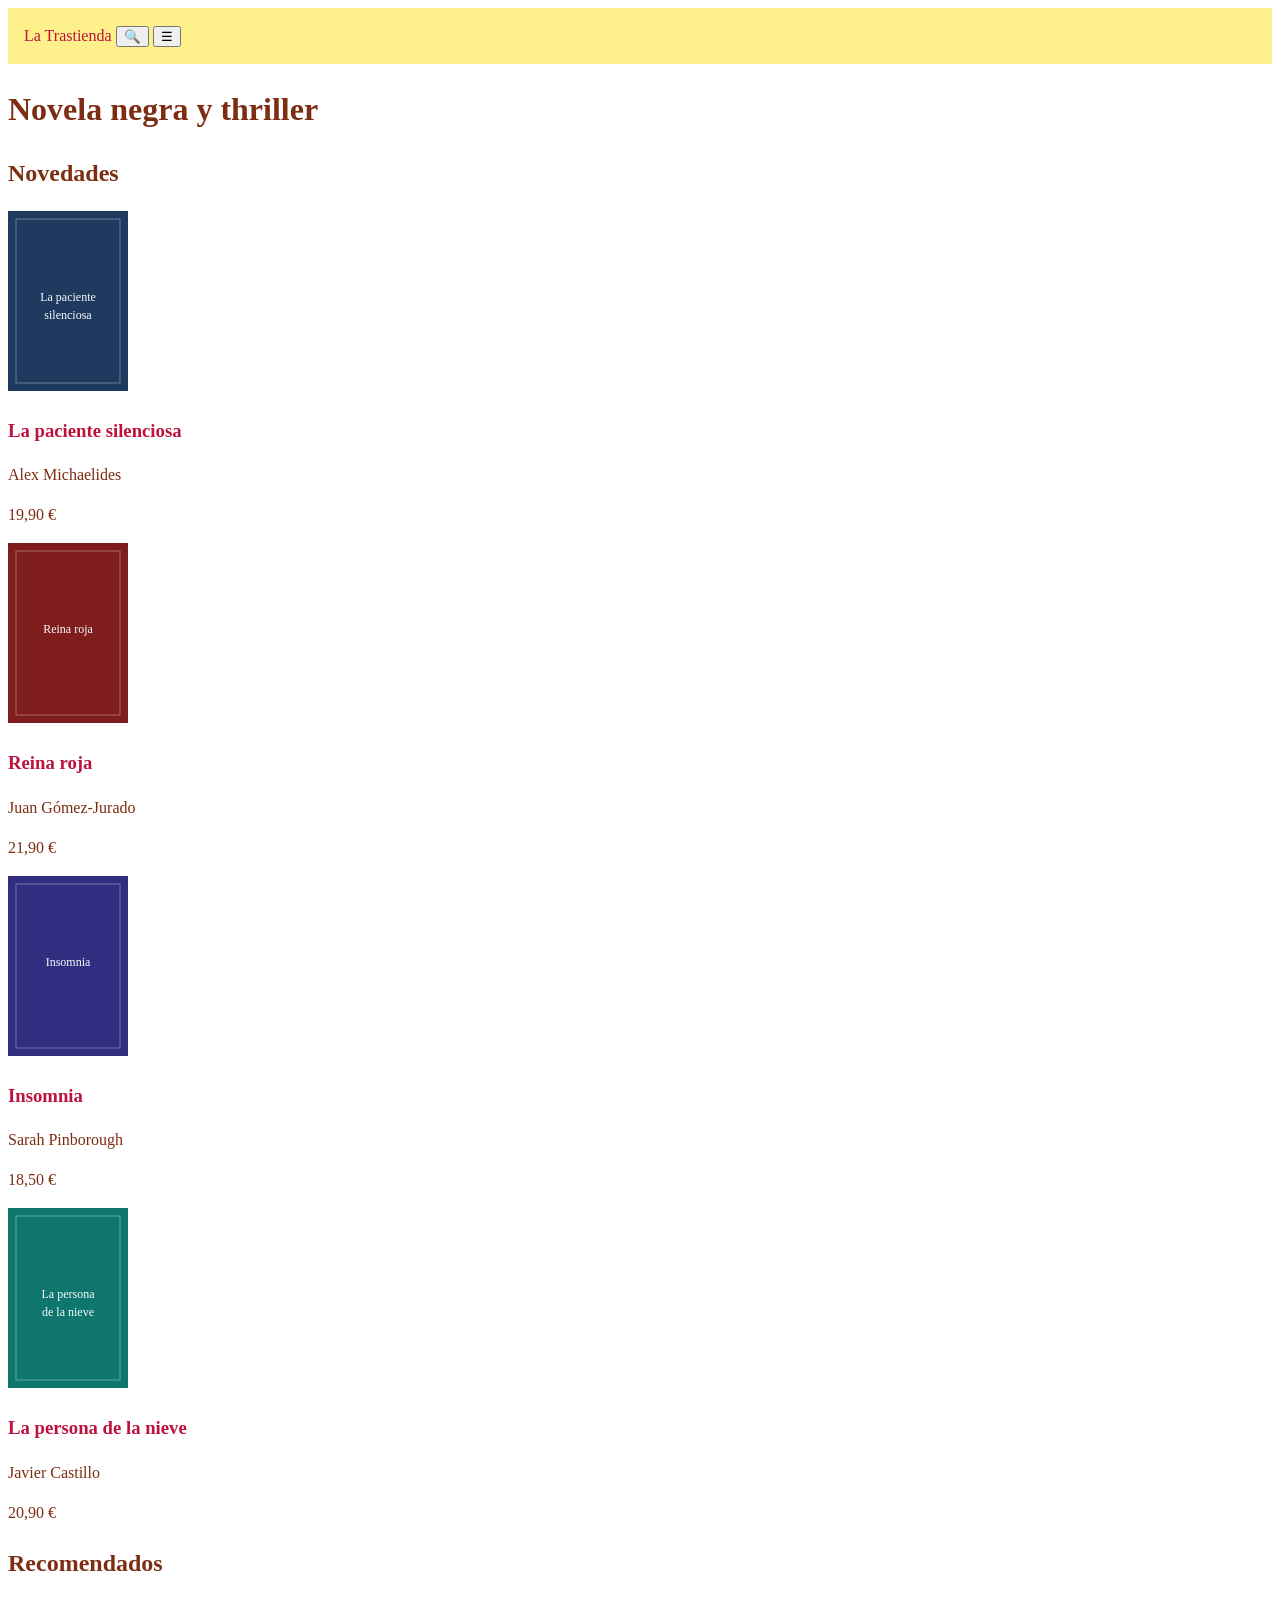
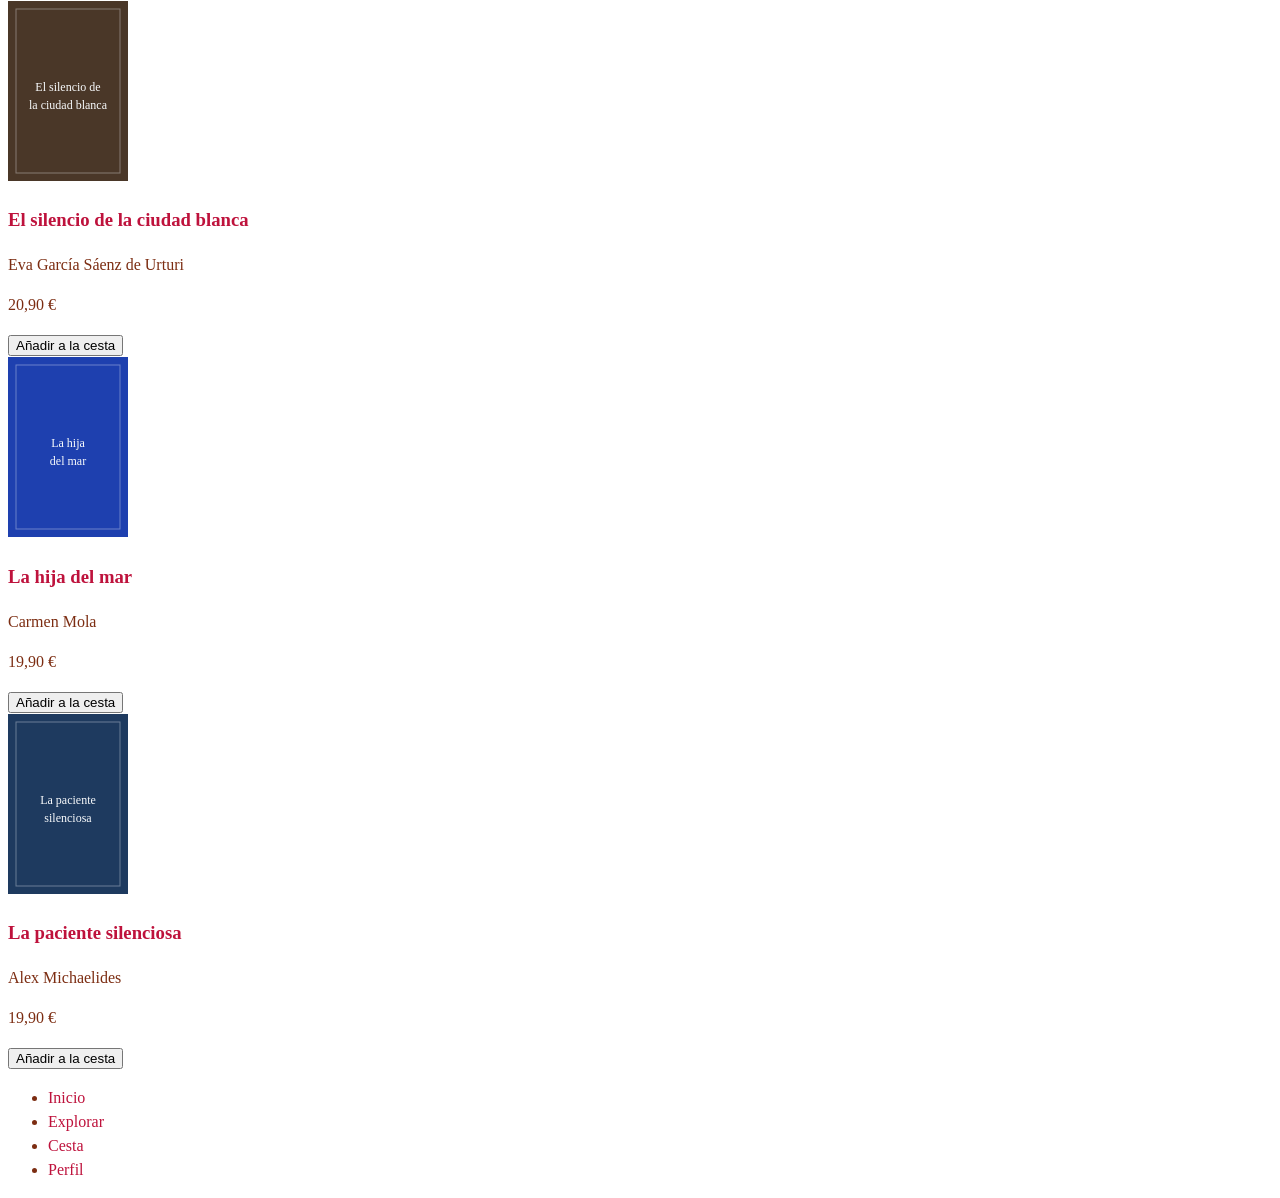
==== index.html @ 752e3ae5 "S1: Entorno, estructura semántica de Home y Carrito, y primeros estilos" ====
<!DOCTYPE html>
<html lang="es">
<head>
  <meta charset="UTF-8">
  <meta name="viewport" content="width=device-width, initial-scale=1.0">
  <title>Inicio · La Trastienda</title>
  <link rel="stylesheet" href="css/estilos.css">
</head>
<body>
  <header>
    <a href="index.html">La Trastienda</a>
    <button type="button" aria-label="Buscar">🔍</button>
    <button type="button" aria-label="Abrir menú">☰</button>
  </header>

  <main>
    <h1>Novela negra y thriller</h1>

    <section>
      <h2>Novedades</h2>

      <article>
        <img src="img/paciente-silenciosa.svg" alt="Portada de La paciente silenciosa" width="120" height="180">
        <h3><a href="detalle.html">La paciente silenciosa</a></h3>
        <p>Alex Michaelides</p>
        <p>19,90 €</p>
      </article>

      <article>
        <img src="img/reina-roja.svg" alt="Portada de Reina roja" width="120" height="180">
        <h3><a href="detalle.html">Reina roja</a></h3>
        <p>Juan Gómez-Jurado</p>
        <p>21,90 €</p>
      </article>

      <article>
        <img src="img/insomnia.svg" alt="Portada de Insomnia" width="120" height="180">
        <h3><a href="detalle.html">Insomnia</a></h3>
        <p>Sarah Pinborough</p>
        <p>18,50 €</p>
      </article>

      <article>
        <img src="img/persona-nieve.svg" alt="Portada de La persona de la nieve" width="120" height="180">
        <h3><a href="detalle.html">La persona de la nieve</a></h3>
        <p>Javier Castillo</p>
        <p>20,90 €</p>
      </article>
    </section>

    <section>
      <h2>Recomendados</h2>

      <article>
        <img src="img/silencio-ciudad-blanca.svg" alt="Portada de El silencio de la ciudad blanca" width="120" height="180">
        <h3><a href="detalle.html">El silencio de la ciudad blanca</a></h3>
        <p>Eva García Sáenz de Urturi</p>
        <p>20,90 €</p>
        <button type="button">Añadir a la cesta</button>
      </article>

      <article>
        <img src="img/hija-del-mar.svg" alt="Portada de La hija del mar" width="120" height="180">
        <h3><a href="detalle.html">La hija del mar</a></h3>
        <p>Carmen Mola</p>
        <p>19,90 €</p>
        <button type="button">Añadir a la cesta</button>
      </article>

      <article>
        <img src="img/paciente-silenciosa.svg" alt="Portada de La paciente silenciosa" width="120" height="180">
        <h3><a href="detalle.html">La paciente silenciosa</a></h3>
        <p>Alex Michaelides</p>
        <p>19,90 €</p>
        <button type="button">Añadir a la cesta</button>
      </article>
    </section>
  </main>

  <nav aria-label="Secciones de la app">
    <ul>
      <li><a href="index.html" aria-current="page">Inicio</a></li>
      <li><a href="explorar.html">Explorar</a></li>
      <li><a href="carrito.html">Cesta</a></li>
      <li><a href="perfil.html">Perfil</a></li>
    </ul>
  </nav>
</body>
</html>
---- css/estilos.css ----
body {
  font-family: Georgia, "Times New Roman", serif;
  color: #7c2d12; /* Marrón cálido / editorial */
  line-height: 1.5;
}

header {
  background-color: #fef08a; /* Amarillo suave: se nota al instante en el proyector */
  padding: 1rem;
}

a {
  color: #be123c; /* Granate / carmesí para enlaces */
  text-decoration: none;
}
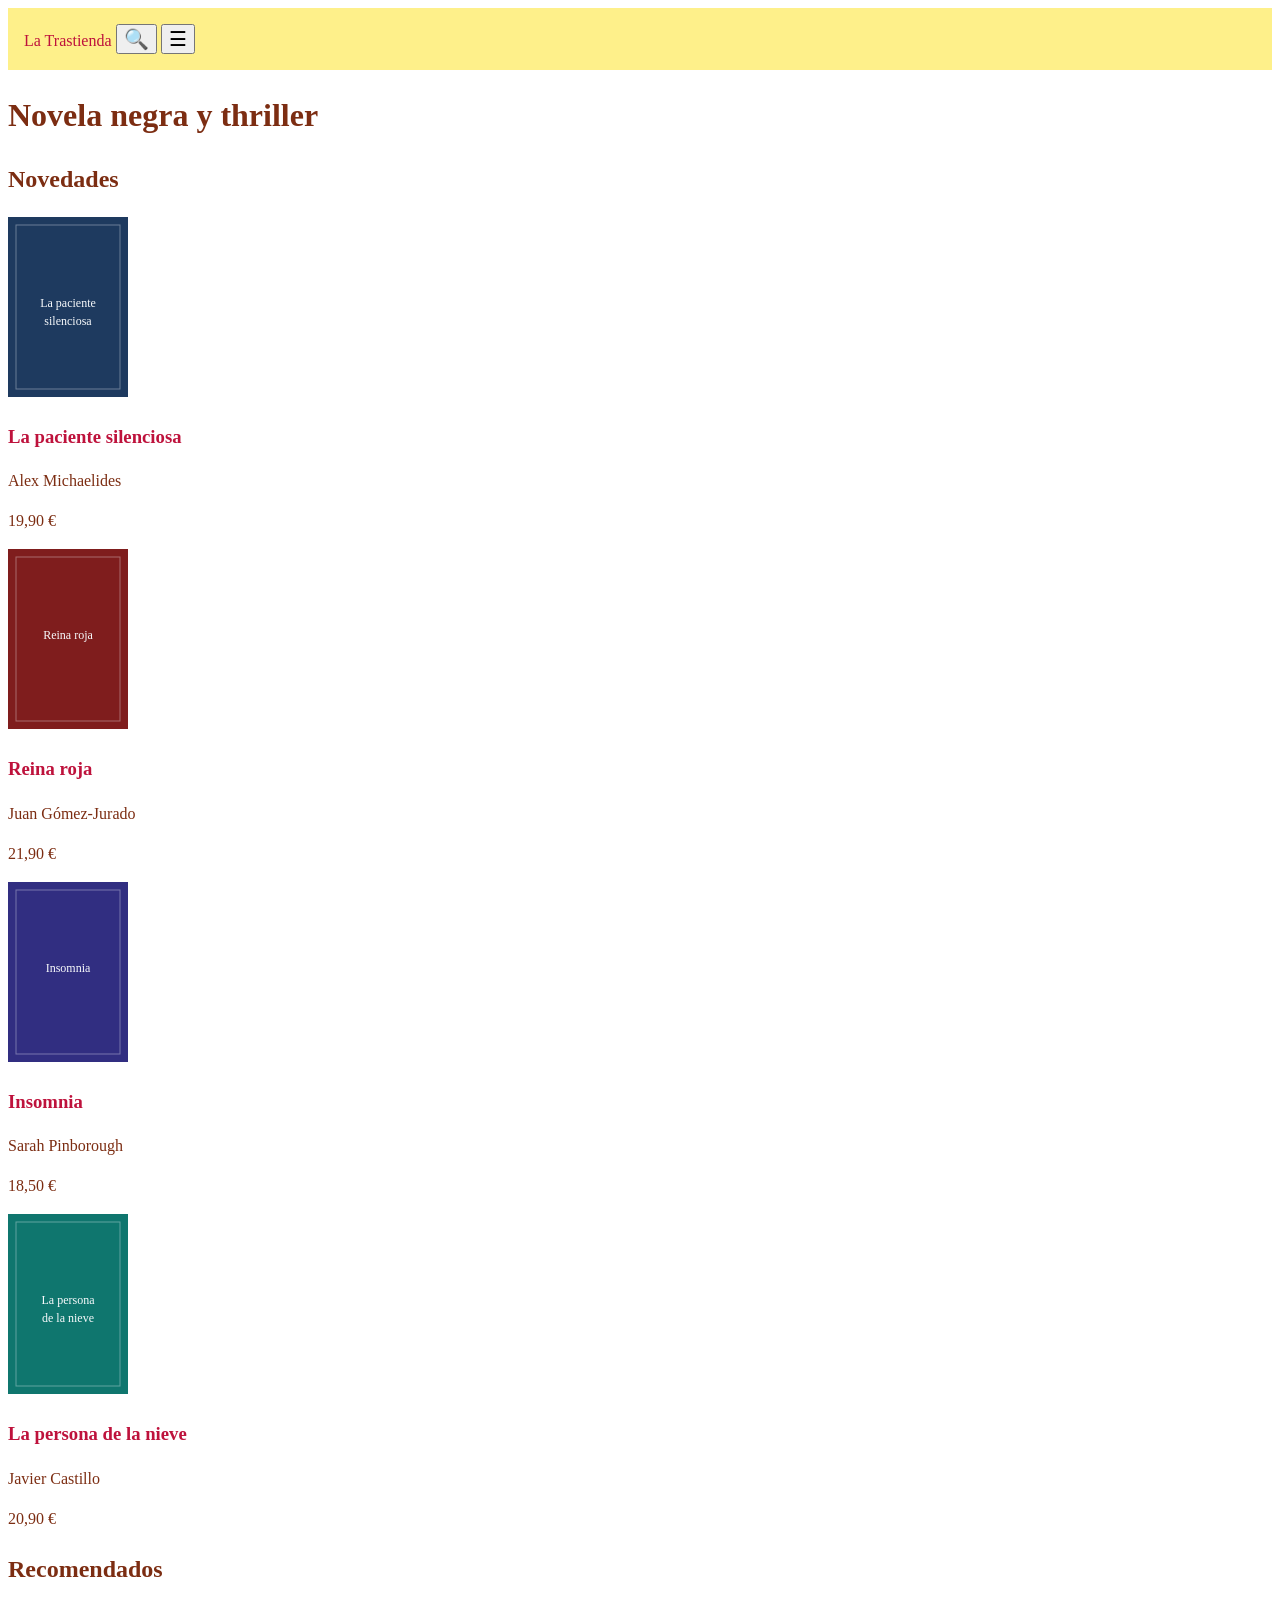
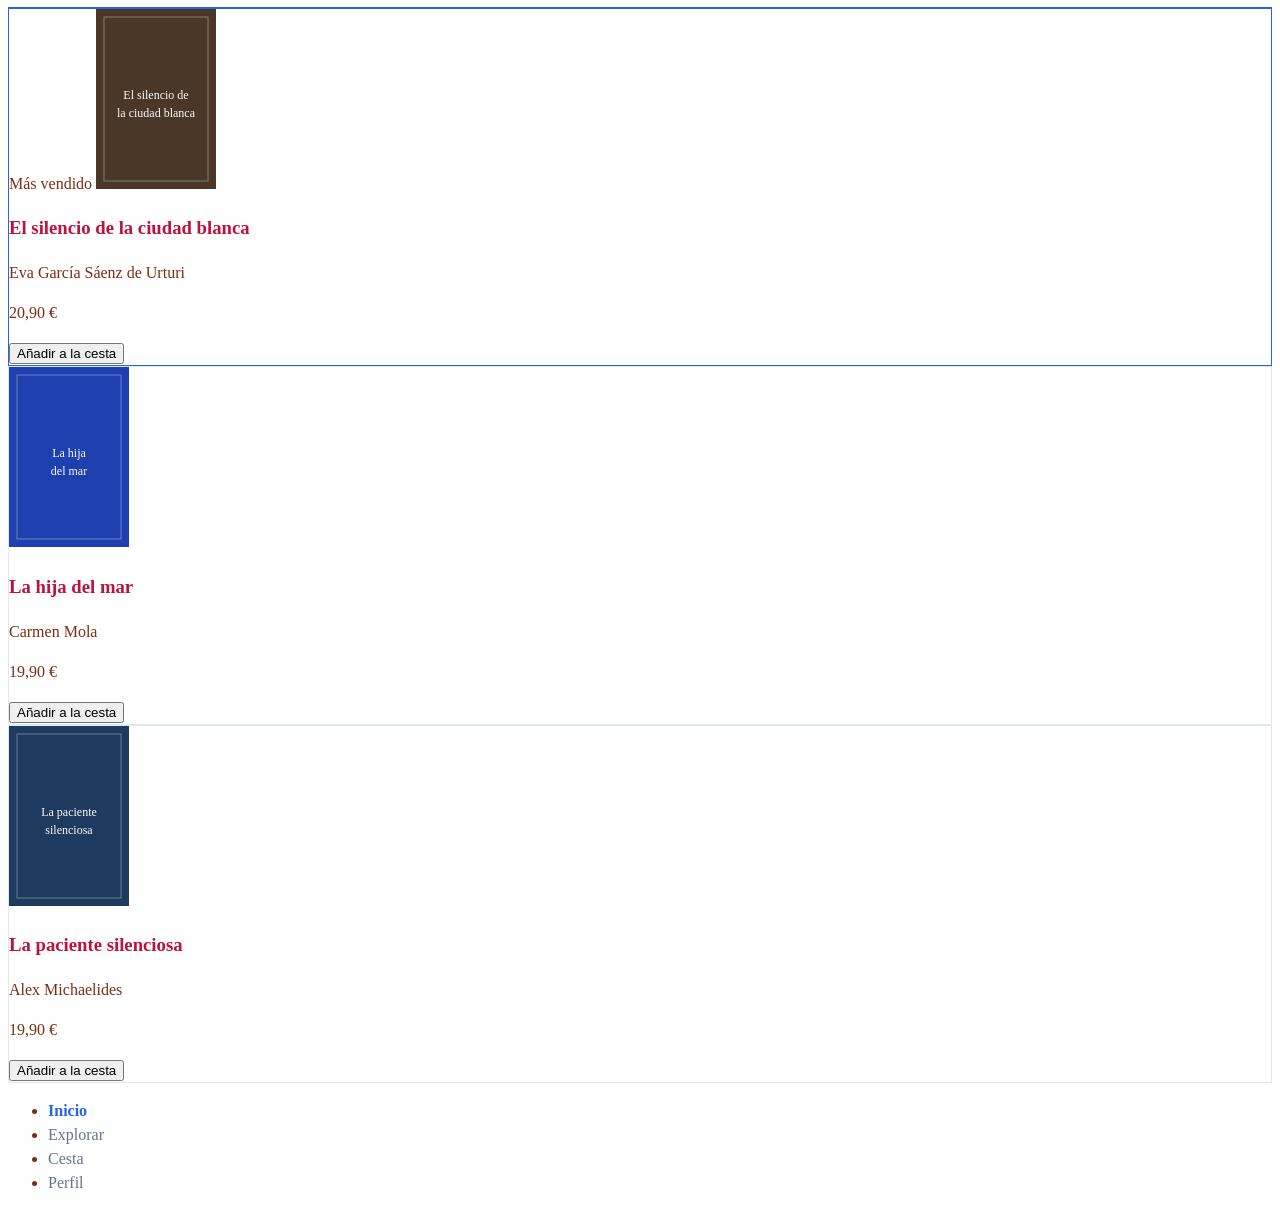
==== commit dcc5e9dc: "S2: Ejercicio propuesto 9 - Selectores" ====
--- a/index.html
+++ b/index.html
@@ -51,7 +51,8 @@
     <section>
       <h2>Recomendados</h2>
 
-      <article>
+      <article class="card">
+        <span class="badge">Más vendido</span>
         <img src="img/silencio-ciudad-blanca.svg" alt="Portada de El silencio de la ciudad blanca" width="120" height="180">
         <h3><a href="detalle.html">El silencio de la ciudad blanca</a></h3>
         <p>Eva García Sáenz de Urturi</p>
@@ -59,7 +60,8 @@
         <button type="button">Añadir a la cesta</button>
       </article>
 
-      <article>
+      <article class="card">
+        <span class="badge"></span>
         <img src="img/hija-del-mar.svg" alt="Portada de La hija del mar" width="120" height="180">
         <h3><a href="detalle.html">La hija del mar</a></h3>
         <p>Carmen Mola</p>
@@ -67,7 +69,7 @@
         <button type="button">Añadir a la cesta</button>
       </article>
 
-      <article>
+      <article class="card">
         <img src="img/paciente-silenciosa.svg" alt="Portada de La paciente silenciosa" width="120" height="180">
         <h3><a href="detalle.html">La paciente silenciosa</a></h3>
         <p>Alex Michaelides</p>
--- a/css/estilos.css
+++ b/css/estilos.css
@@ -13,3 +13,48 @@
   color: #be123c; /* Granate / carmesí para enlaces */
   text-decoration: none;
 }
+
+/* 1. Pestaña activa: color primario y negrita */
+nav a[aria-current="page"] {
+  color: #2563eb;
+  font-weight: 700;
+}
+
+/* 2. Resto de enlaces de la barra: gris, hover y focus-visible */
+nav a:not([aria-current="page"]) {
+  color: #64748b;
+}
+
+nav a:hover {
+  color: #1e293b;
+}
+
+nav a:focus-visible {
+  outline: 2px solid #2563eb;
+  outline-offset: 2px;
+}
+
+/* 3. Tarjetas y primera tarjeta con h2 + .card */
+.card {
+  background-color: #ffffff;
+  border: 1px solid #e2e8f0;
+}
+
+h2 + .card {
+  border-top: 2px solid #2563eb;
+}
+
+/* 4. Badges: ocultar vacíos con :empty y resaltar tarjeta con :has() */
+.badge:empty {
+  display: none;
+}
+
+article:has(.badge:not(:empty)) {
+  border-color: #2563eb;
+}
+
+/* 5. Botones de solo icono */
+button[aria-label] {
+  font-size: 1.25rem;
+  cursor: pointer;
+}
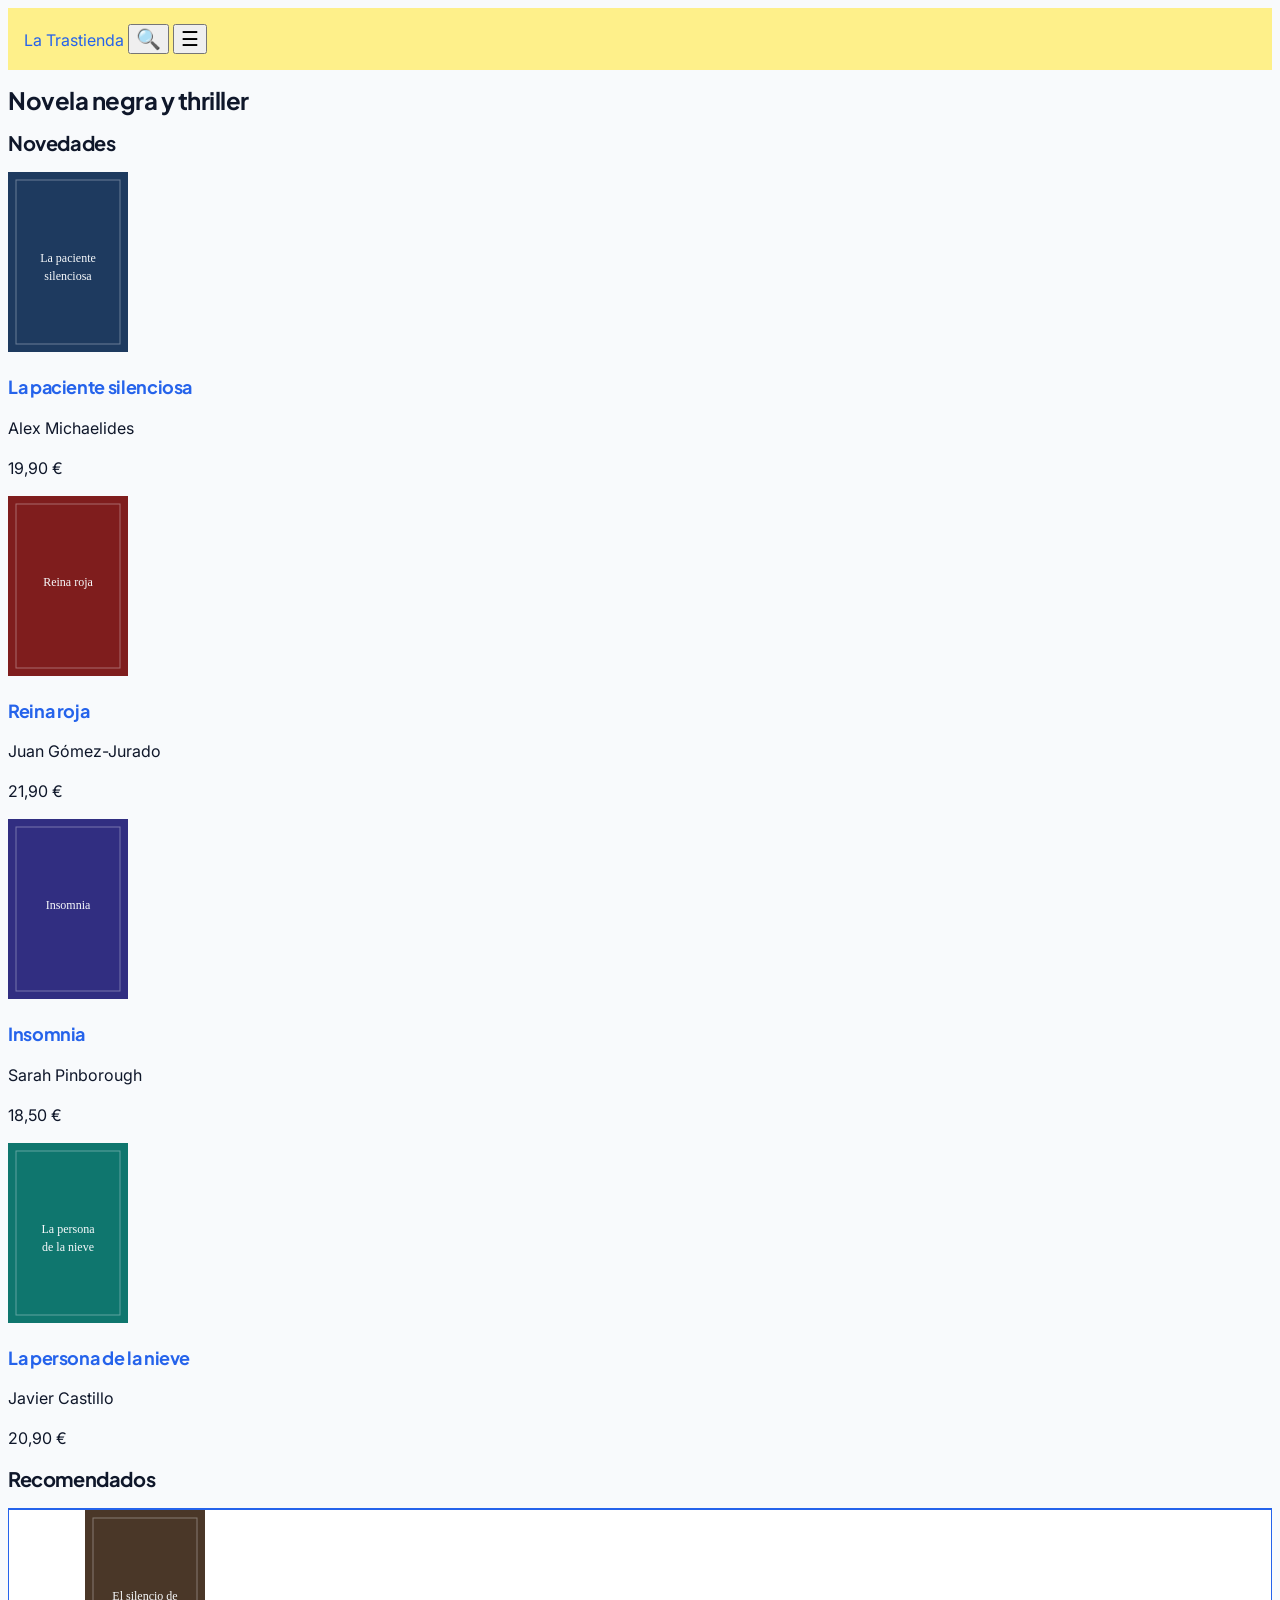
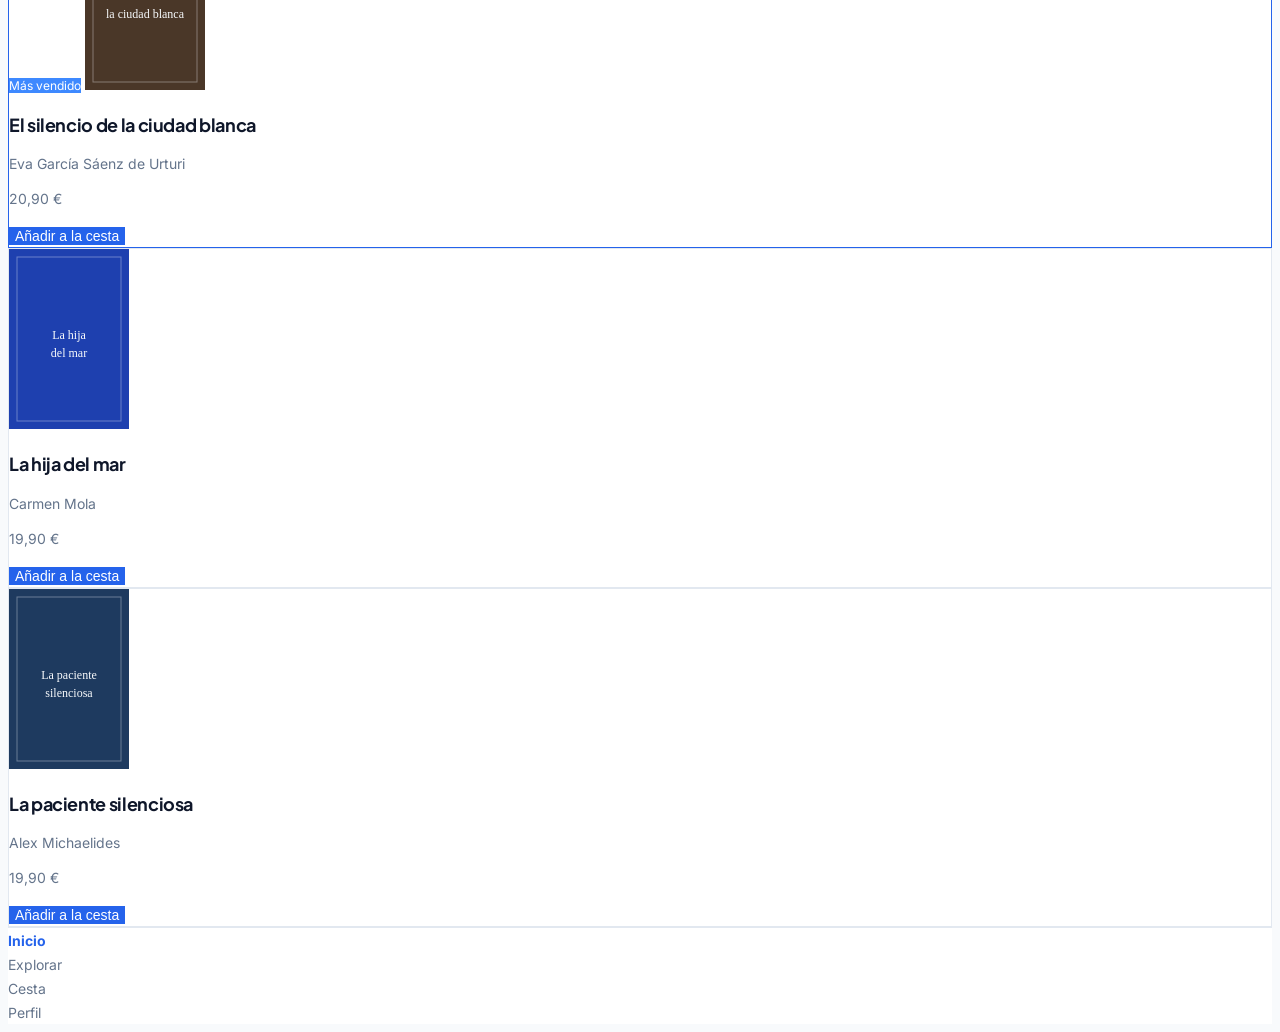
==== commit 9ffdb25d: "S5: Cierre Bloque 4.1" ====
--- a/index.html
+++ b/index.html
@@ -4,6 +4,10 @@
   <meta charset="UTF-8">
   <meta name="viewport" content="width=device-width, initial-scale=1.0">
   <title>Inicio · La Trastienda</title>
+  <!-- Fuentes de Google Fonts: Inter y Plus Jakarta Sans -->
+  <link rel="preconnect" href="https://fonts.googleapis.com">
+  <link rel="preconnect" href="https://fonts.gstatic.com" crossorigin>
+  <link href="https://fonts.googleapis.com/css2?family=Inter:wght@400;500;600;700&family=Plus+Jakarta+Sans:wght@600;700&display=swap" rel="stylesheet">
   <link rel="stylesheet" href="css/estilos.css">
 </head>
 <body>
--- a/css/estilos.css
+++ b/css/estilos.css
@@ -1,56 +1,184 @@
+/* ==========================================================================
+   1. Tokens de diseño en :root y variables semánticas
+   ========================================================================== */
+:root {
+  /* --- Tipografía y Escala Tipográfica (Figma) --- */
+  --font-body: 'Inter', system-ui, sans-serif;
+  --font-display: 'Plus Jakarta Sans', system-ui, sans-serif;
+
+  --text-xs:   0.75rem;   /* Caption (12 px) */
+  --text-sm:   0.875rem;  /* Body Small (14 px) */
+  --text-base: 1rem;      /* Body (16 px) */
+  --text-lg:   1.125rem;  /* H3 (18 px) */
+  --text-xl:   1.25rem;   /* H2 (20 px) */
+  --text-2xl:  1.5rem;    /* H1 (24 px) */
+  --text-3xl:  1.875rem;  /* Display (30 px) */
+
+  /* --- Escala primaria (Figma) --- */
+  --color-primary-50:  #eff6ff;
+  --color-primary-100: #dbeafe;
+  --color-primary-200: #bfdbfe;
+  --color-primary-300: #93c5fd;
+  --color-primary-400: #60a5fa;
+  --color-primary-500: #2563eb; /* Color principal de marca */
+  --color-primary-600: #1d4ed8; /* Hover */
+  --color-primary-700: #1d40af; /* Active / Focus */
+  --color-primary-800: #1e3a8a;
+  --color-primary-900: #172554;
+
+  /* --- Escala neutra (Figma) --- */
+  --color-neutral-50:  #f8fafc; /* Fondos de pantalla */
+  --color-neutral-100: #f1f5f9; /* Superficies */
+  --color-neutral-200: #e2e8f0; /* Bordes y separadores */
+  --color-neutral-300: #cbd5e1;
+  --color-neutral-400: #94a3b8;
+  --color-neutral-500: #64748b; /* Textos secundarios y autor */
+  --color-neutral-600: #475569;
+  --color-neutral-700: #334155;
+  --color-neutral-800: #1e293b;
+  --color-neutral-900: #0f172a; /* Titulares y texto principal */
+
+  /* --- Mapeo semántico --- */
+  --bg-page:        var(--color-neutral-50);
+  --bg-card:        #ffffff;
+  --text-main:      var(--color-neutral-900);
+  --text-muted:     var(--color-neutral-500);
+  --border-subtle:  var(--color-neutral-200);
+  --brand:          var(--color-primary-500);
+  --brand-hover:    var(--color-primary-600);
+
+  /* --- Experimento con oklch(): badge de acento --- */
+  --color-accent-oklch: oklch(0.65 0.20 260);
+}
+
+/* ==========================================================================
+   2. Estilos base y tipografía
+   ========================================================================== */
 body {
-  font-family: Georgia, "Times New Roman", serif;
-  color: #7c2d12; /* Marrón cálido / editorial */
+  font-family: var(--font-body);
+  font-size: var(--text-base);
   line-height: 1.5;
+  color: var(--text-main);
+  background-color: var(--bg-page);
+  min-height: 100dvh; /* Altura móvil completa */
+}
+
+h1, h2, h3 {
+  font-family: var(--font-display);
+  line-height: 1.2;
+  letter-spacing: -0.02em;
+}
+
+h1 {
+  font-size: var(--text-2xl);
+}
+
+h2 {
+  font-size: var(--text-xl);
+}
+
+h3 {
+  font-size: var(--text-lg);
+}
+
+p {
+  max-width: 65ch; /* Longitud de lectura ergonómica */
 }
 
 header {
-  background-color: #fef08a; /* Amarillo suave: se nota al instante en el proyector */
+  background-color: #fef08a; /* Amarillo suave para pruebas */
   padding: 1rem;
 }
 
 a {
-  color: #be123c; /* Granate / carmesí para enlaces */
+  color: var(--brand);
   text-decoration: none;
 }
 
-/* 1. Pestaña activa: color primario y negrita */
-nav a[aria-current="page"] {
-  color: #2563eb;
-  font-weight: 700;
+/* ==========================================================================
+   3. Barra de navegación con anidamiento nativo
+   ========================================================================== */
+nav {
+  background-color: var(--bg-card);
+  border-top: 1px solid var(--border-subtle);
+
+  ul {
+    list-style: none;
+    padding: 0;
+    margin: 0;
+  }
+
+  a {
+    color: var(--text-muted);
+    font-size: var(--text-sm);
+    text-decoration: none;
+
+    &[aria-current="page"] {
+      color: var(--brand);
+      font-weight: 700;
+    }
+
+    &:hover {
+      color: var(--text-main);
+    }
+
+    &:focus-visible {
+      outline: 2px solid var(--brand);
+      outline-offset: 2px;
+    }
+  }
 }
 
-/* 2. Resto de enlaces de la barra: gris, hover y focus-visible */
-nav a:not([aria-current="page"]) {
-  color: #64748b;
-}
+/* ==========================================================================
+   4. Tarjeta (article.card) con anidamiento nativo y tokens semánticos
+   ========================================================================== */
+article.card {
+  background-color: var(--bg-card);
+  border: 1px solid var(--border-subtle);
 
-nav a:hover {
-  color: #1e293b;
-}
+  h3 {
+    color: var(--text-main);
 
-nav a:focus-visible {
-  outline: 2px solid #2563eb;
-  outline-offset: 2px;
-}
+    a {
+      color: inherit;
+      text-decoration: none;
+    }
+  }
 
-/* 3. Tarjetas y primera tarjeta con h2 + .card */
-.card {
-  background-color: #ffffff;
-  border: 1px solid #e2e8f0;
+  p {
+    font-size: var(--text-sm);
+    color: var(--text-muted);
+  }
+
+  button {
+    font-size: var(--text-sm);
+    background-color: var(--brand);
+    color: #ffffff;
+    border: none;
+    cursor: pointer;
+
+    &:hover {
+      background-color: var(--brand-hover);
+    }
+  }
+
+  .badge {
+    font-size: var(--text-xs);
+    background-color: var(--color-accent-oklch);
+    color: #ffffff;
+
+    &:empty {
+      display: none;
+    }
+  }
+
+  &:has(.badge:not(:empty)) {
+    border-color: var(--brand);
+  }
 }
 
 h2 + .card {
-  border-top: 2px solid #2563eb;
-}
-
-/* 4. Badges: ocultar vacíos con :empty y resaltar tarjeta con :has() */
-.badge:empty {
-  display: none;
-}
-
-article:has(.badge:not(:empty)) {
-  border-color: #2563eb;
+  border-top: 2px solid var(--brand);
 }
 
 /* 5. Botones de solo icono */
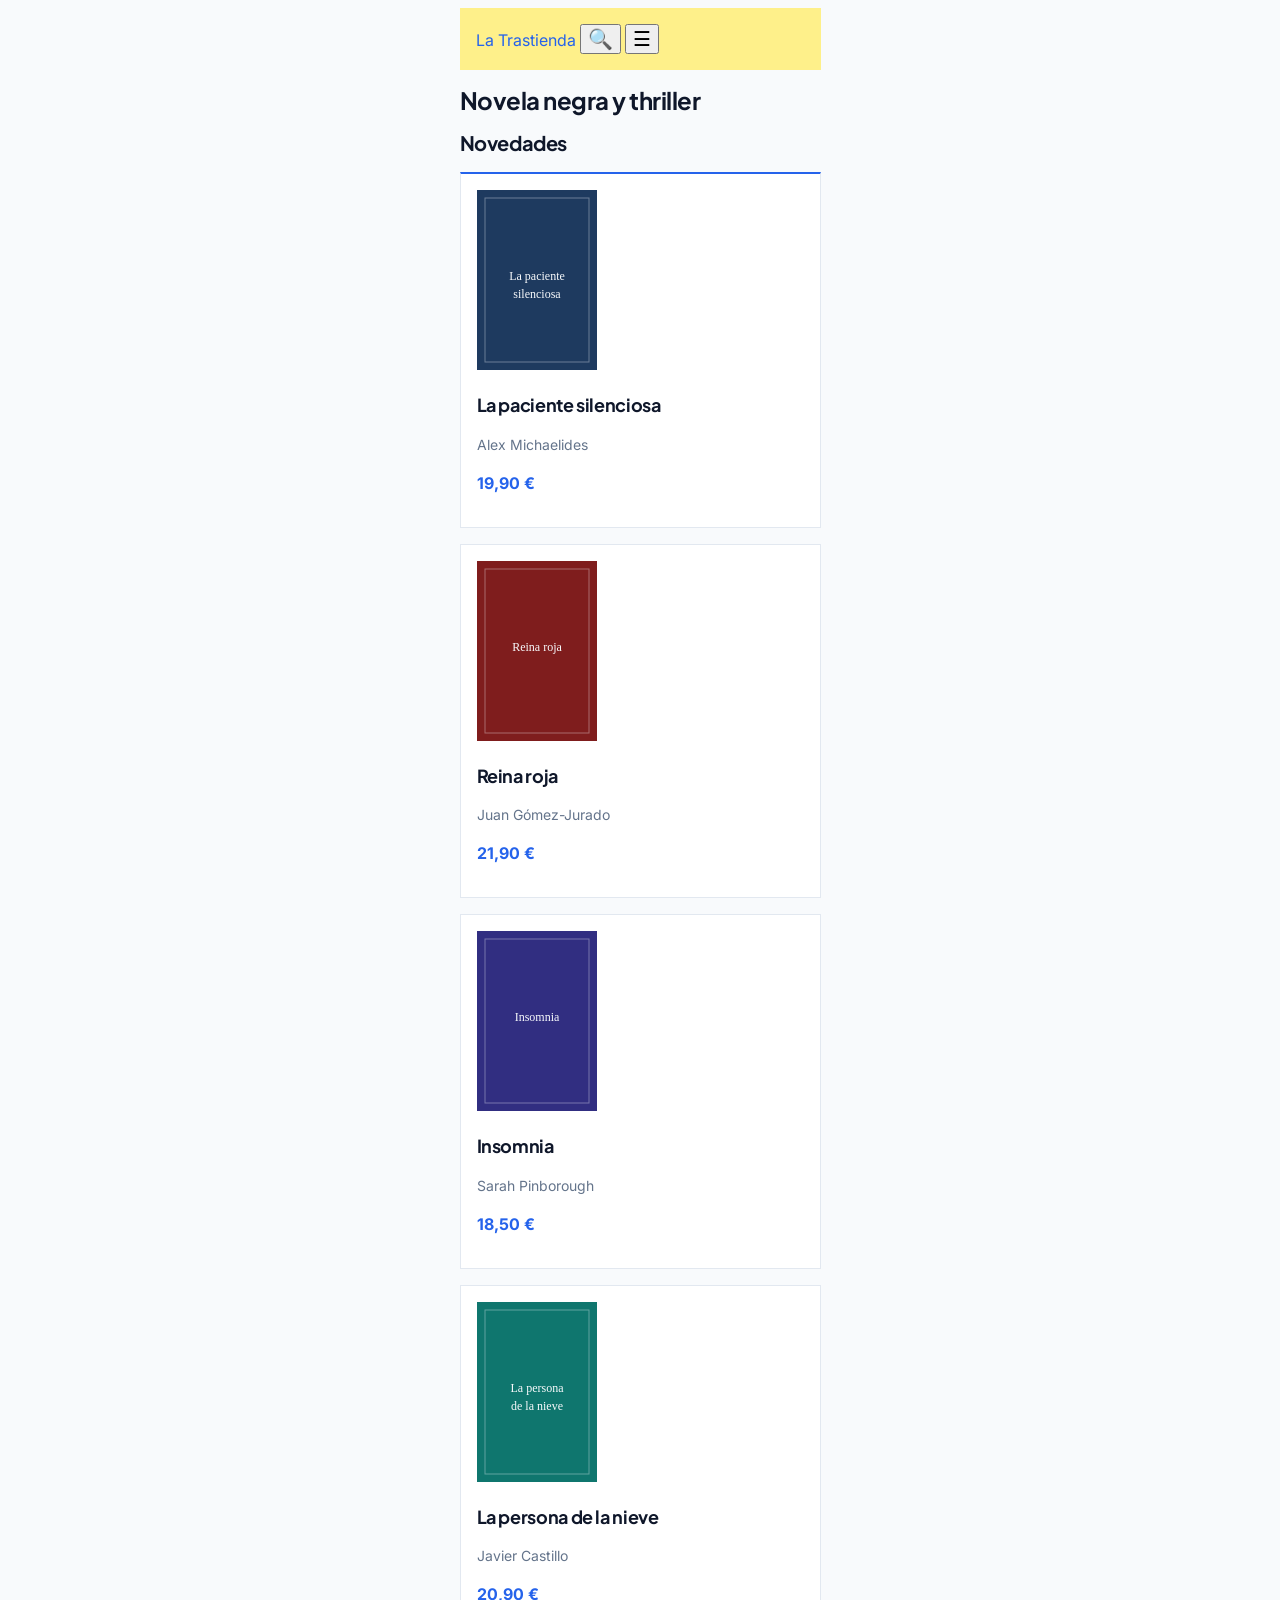
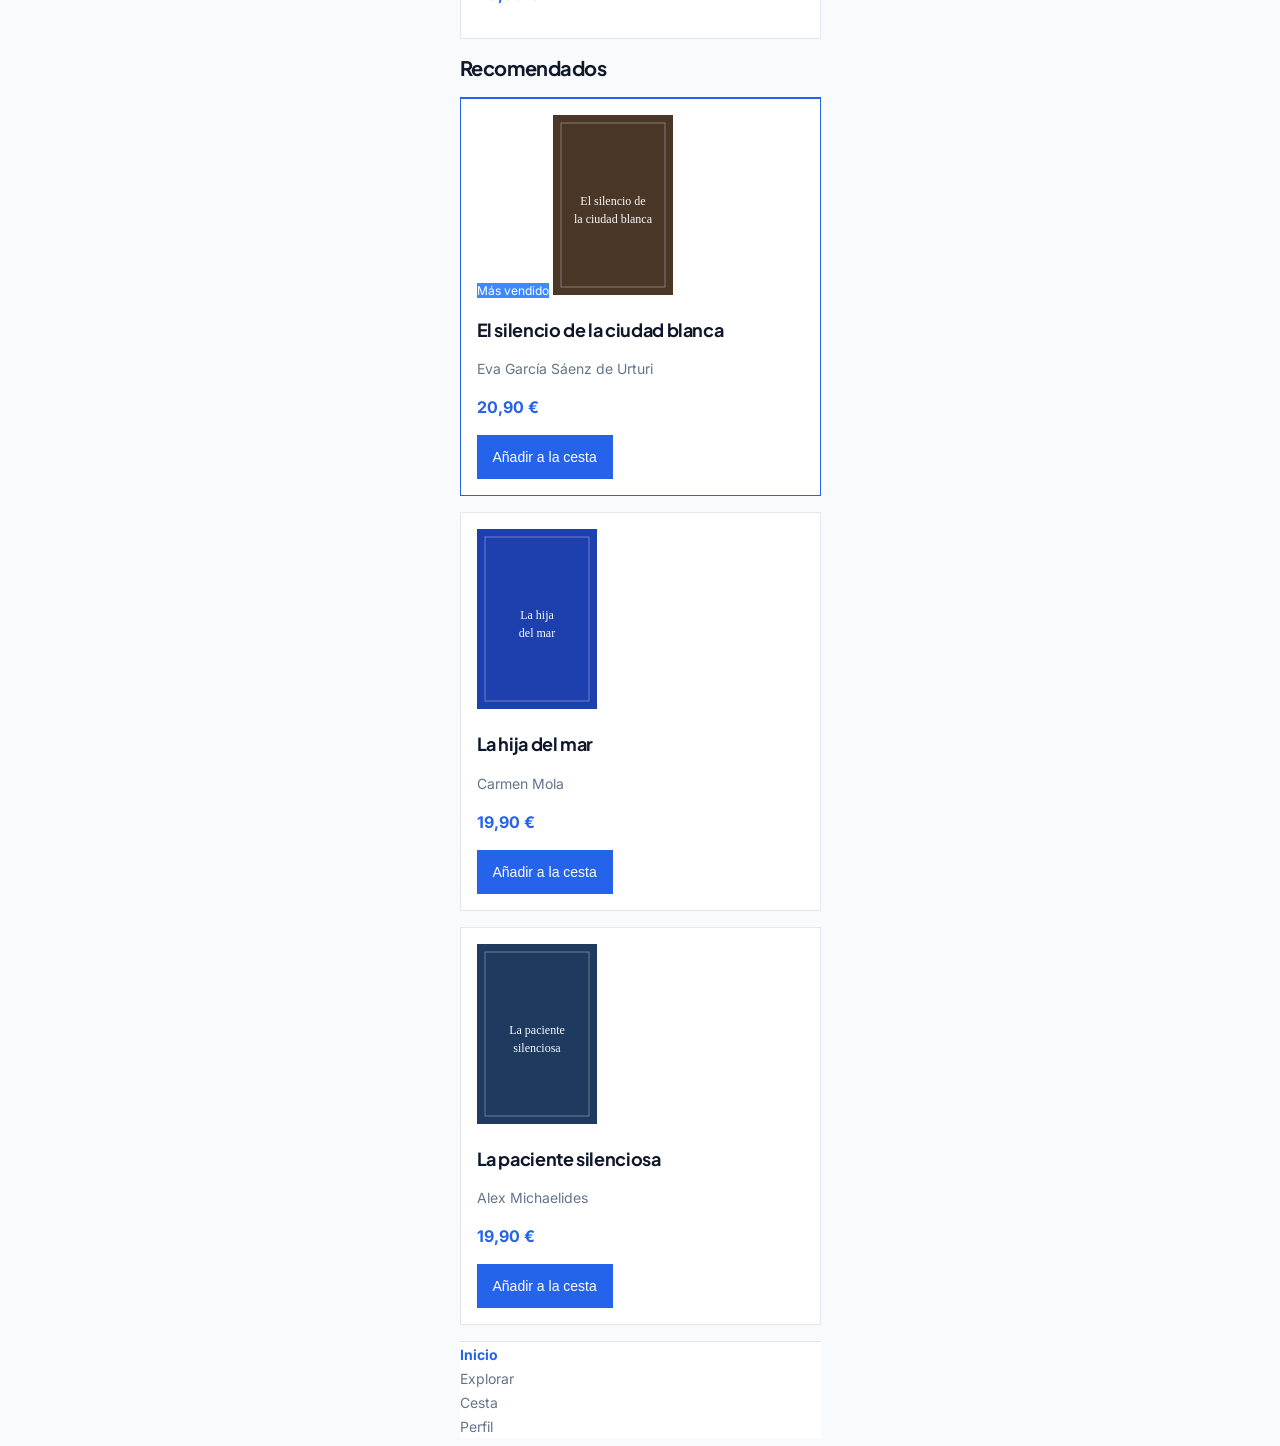
==== commit 5ceba166: "S6: Ejercicio propuesto 8 - El modelo de caja" ====
--- a/index.html
+++ b/index.html
@@ -23,32 +23,32 @@
     <section>
       <h2>Novedades</h2>
 
-      <article>
+      <article class="card">
         <img src="img/paciente-silenciosa.svg" alt="Portada de La paciente silenciosa" width="120" height="180">
-        <h3><a href="detalle.html">La paciente silenciosa</a></h3>
-        <p>Alex Michaelides</p>
-        <p>19,90 €</p>
+        <h3 class="card-title"><a href="detalle.html">La paciente silenciosa</a></h3>
+        <p class="card-author">Alex Michaelides</p>
+        <p class="card-price">19,90 €</p>
       </article>
 
-      <article>
+      <article class="card">
         <img src="img/reina-roja.svg" alt="Portada de Reina roja" width="120" height="180">
-        <h3><a href="detalle.html">Reina roja</a></h3>
-        <p>Juan Gómez-Jurado</p>
-        <p>21,90 €</p>
+        <h3 class="card-title"><a href="detalle.html">Reina roja</a></h3>
+        <p class="card-author">Juan Gómez-Jurado</p>
+        <p class="card-price">21,90 €</p>
       </article>
 
-      <article>
+      <article class="card">
         <img src="img/insomnia.svg" alt="Portada de Insomnia" width="120" height="180">
-        <h3><a href="detalle.html">Insomnia</a></h3>
-        <p>Sarah Pinborough</p>
-        <p>18,50 €</p>
+        <h3 class="card-title"><a href="detalle.html">Insomnia</a></h3>
+        <p class="card-author">Sarah Pinborough</p>
+        <p class="card-price">18,50 €</p>
       </article>
 
-      <article>
+      <article class="card">
         <img src="img/persona-nieve.svg" alt="Portada de La persona de la nieve" width="120" height="180">
-        <h3><a href="detalle.html">La persona de la nieve</a></h3>
-        <p>Javier Castillo</p>
-        <p>20,90 €</p>
+        <h3 class="card-title"><a href="detalle.html">La persona de la nieve</a></h3>
+        <p class="card-author">Javier Castillo</p>
+        <p class="card-price">20,90 €</p>
       </article>
     </section>
 
@@ -58,26 +58,26 @@
       <article class="card">
         <span class="badge">Más vendido</span>
         <img src="img/silencio-ciudad-blanca.svg" alt="Portada de El silencio de la ciudad blanca" width="120" height="180">
-        <h3><a href="detalle.html">El silencio de la ciudad blanca</a></h3>
-        <p>Eva García Sáenz de Urturi</p>
-        <p>20,90 €</p>
+        <h3 class="card-title"><a href="detalle.html">El silencio de la ciudad blanca</a></h3>
+        <p class="card-author">Eva García Sáenz de Urturi</p>
+        <p class="card-price">20,90 €</p>
         <button type="button">Añadir a la cesta</button>
       </article>
 
       <article class="card">
         <span class="badge"></span>
         <img src="img/hija-del-mar.svg" alt="Portada de La hija del mar" width="120" height="180">
-        <h3><a href="detalle.html">La hija del mar</a></h3>
-        <p>Carmen Mola</p>
-        <p>19,90 €</p>
+        <h3 class="card-title"><a href="detalle.html">La hija del mar</a></h3>
+        <p class="card-author">Carmen Mola</p>
+        <p class="card-price">19,90 €</p>
         <button type="button">Añadir a la cesta</button>
       </article>
 
       <article class="card">
         <img src="img/paciente-silenciosa.svg" alt="Portada de La paciente silenciosa" width="120" height="180">
-        <h3><a href="detalle.html">La paciente silenciosa</a></h3>
-        <p>Alex Michaelides</p>
-        <p>19,90 €</p>
+        <h3 class="card-title"><a href="detalle.html">La paciente silenciosa</a></h3>
+        <p class="card-author">Alex Michaelides</p>
+        <p class="card-price">19,90 €</p>
         <button type="button">Añadir a la cesta</button>
       </article>
     </section>
--- a/css/estilos.css
+++ b/css/estilos.css
@@ -3,19 +3,19 @@
    ========================================================================== */
 :root {
   /* --- Tipografía y Escala Tipográfica (Figma) --- */
-  --font-body: 'Inter', system-ui, sans-serif;
-  --font-display: 'Plus Jakarta Sans', system-ui, sans-serif;
-
-  --text-xs:   0.75rem;   /* Caption (12 px) */
-  --text-sm:   0.875rem;  /* Body Small (14 px) */
-  --text-base: 1rem;      /* Body (16 px) */
-  --text-lg:   1.125rem;  /* H3 (18 px) */
-  --text-xl:   1.25rem;   /* H2 (20 px) */
-  --text-2xl:  1.5rem;    /* H1 (24 px) */
-  --text-3xl:  1.875rem;  /* Display (30 px) */
+  --font-body: "Inter", system-ui, sans-serif;
+  --font-display: "Plus Jakarta Sans", system-ui, sans-serif;
+
+  --text-xs: 0.75rem; /* Caption (12 px) */
+  --text-sm: 0.875rem; /* Body Small (14 px) */
+  --text-base: 1rem; /* Body (16 px) */
+  --text-lg: 1.125rem; /* H3 (18 px) */
+  --text-xl: 1.25rem; /* H2 (20 px) */
+  --text-2xl: 1.5rem; /* H1 (24 px) */
+  --text-3xl: 1.875rem; /* Display (30 px) */
 
   /* --- Escala primaria (Figma) --- */
-  --color-primary-50:  #eff6ff;
+  --color-primary-50: #eff6ff;
   --color-primary-100: #dbeafe;
   --color-primary-200: #bfdbfe;
   --color-primary-300: #93c5fd;
@@ -27,7 +27,7 @@
   --color-primary-900: #172554;
 
   /* --- Escala neutra (Figma) --- */
-  --color-neutral-50:  #f8fafc; /* Fondos de pantalla */
+  --color-neutral-50: #f8fafc; /* Fondos de pantalla */
   --color-neutral-100: #f1f5f9; /* Superficies */
   --color-neutral-200: #e2e8f0; /* Bordes y separadores */
   --color-neutral-300: #cbd5e1;
@@ -39,21 +39,24 @@
   --color-neutral-900: #0f172a; /* Titulares y texto principal */
 
   /* --- Mapeo semántico --- */
-  --bg-page:        var(--color-neutral-50);
-  --bg-card:        #ffffff;
-  --text-main:      var(--color-neutral-900);
-  --text-muted:     var(--color-neutral-500);
-  --border-subtle:  var(--color-neutral-200);
-  --brand:          var(--color-primary-500);
-  --brand-hover:    var(--color-primary-600);
+  --bg-page: var(--color-neutral-50);
+  --bg-surface: #ffffff;
+  --text-main: var(--color-neutral-900);
+  --text-muted: var(--color-neutral-500);
+  --border-subtle: var(--color-neutral-200);
+  --brand: var(--color-primary-500);
+  --brand-hover: var(--color-primary-600);
 
   /* --- Experimento con oklch(): badge de acento --- */
-  --color-accent-oklch: oklch(0.65 0.20 260);
+  --color-accent-oklch: oklch(0.65 0.2 260);
 }
 
 /* ==========================================================================
    2. Estilos base y tipografía
    ========================================================================== */
+*,*::before,*::after {
+  box-sizing: border-box;
+}
 body {
   font-family: var(--font-body);
   font-size: var(--text-base);
@@ -61,9 +64,14 @@
   color: var(--text-main);
   background-color: var(--bg-page);
   min-height: 100dvh; /* Altura móvil completa */
-}
-
-h1, h2, h3 {
+  max-width: 393px; /* Ancho máximo de diseño (Figma) */
+  margin-inline: auto; /* Centrado horizontal */
+  padding: 0 1rem; /* padding lateral de 16px */
+}
+
+h1,
+h2,
+h3 {
   font-family: var(--font-display);
   line-height: 1.2;
   letter-spacing: -0.02em;
@@ -99,7 +107,7 @@
    3. Barra de navegación con anidamiento nativo
    ========================================================================== */
 nav {
-  background-color: var(--bg-card);
+  background-color: var(--bg-surface);
   border-top: 1px solid var(--border-subtle);
 
   ul {
@@ -130,13 +138,15 @@
 }
 
 /* ==========================================================================
-   4. Tarjeta (article.card) con anidamiento nativo y tokens semánticos
-   ========================================================================== */
-article.card {
-  background-color: var(--bg-card);
+   4. Tarjeta (.card) con anidamiento nativo y tokens semánticos
+   ========================================================================== */
+.card {
+  background-color: var(--bg-surface);
   border: 1px solid var(--border-subtle);
-
-  h3 {
+  padding: 1rem;
+  margin-block-end: 1rem;
+
+  .card-title {
     color: var(--text-main);
 
     a {
@@ -145,9 +155,15 @@
     }
   }
 
-  p {
+  .card-author {
     font-size: var(--text-sm);
     color: var(--text-muted);
+  }
+
+  .card-price {
+    font-size: var(--text-base);
+    font-weight: 700;
+    color: var(--brand);
   }
 
   button {
@@ -156,7 +172,9 @@
     color: #ffffff;
     border: none;
     cursor: pointer;
-
+    display: inline-block;
+    padding: 0.75rem 1rem; /*padding vertical y horizontal que garantice un área táctil mínima de 44 px de altura para dedos en móviles*/
+    min-height: 44px;
     &:hover {
       background-color: var(--brand-hover);
     }
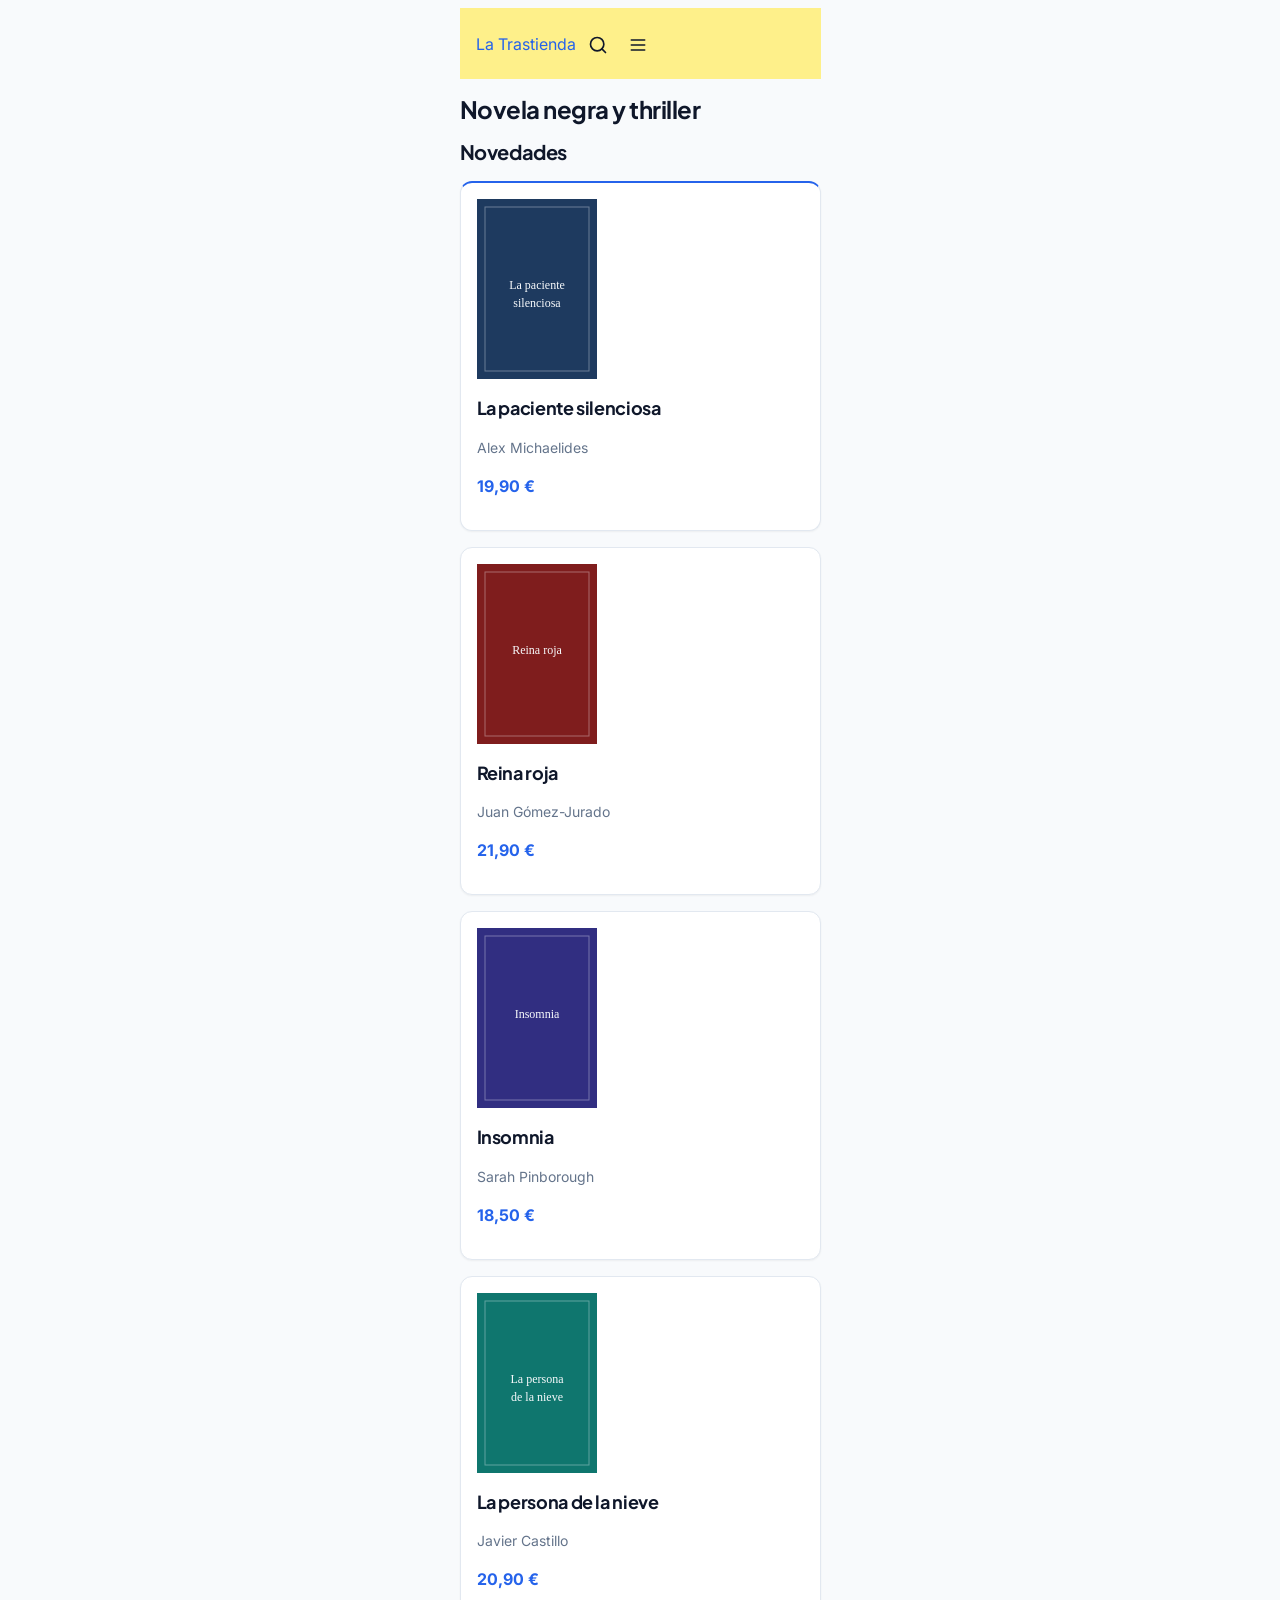
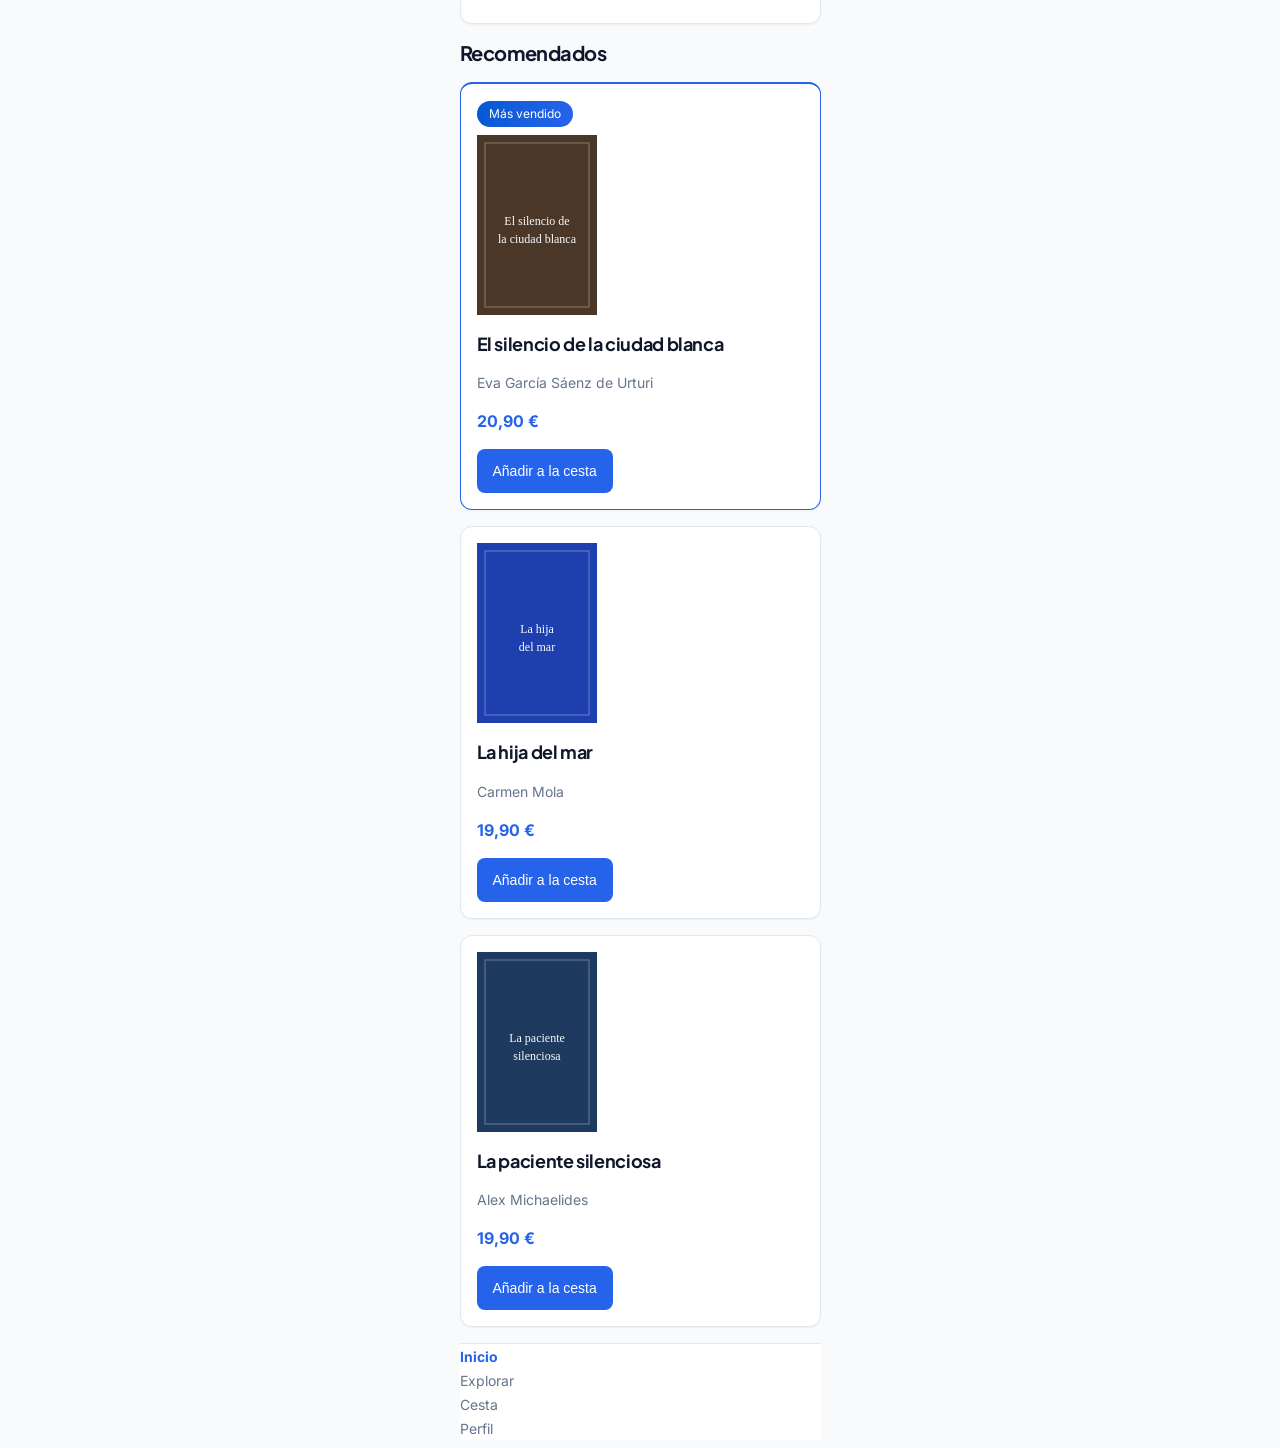
==== commit ac0daf22: "S7: Ejercicio propuesto 8 - Fondos, bordes, sombras e imágenes" ====
--- a/index.html
+++ b/index.html
@@ -1,95 +1,175 @@
-<!DOCTYPE html>
+<!doctype html>
 <html lang="es">
-<head>
-  <meta charset="UTF-8">
-  <meta name="viewport" content="width=device-width, initial-scale=1.0">
-  <title>Inicio · La Trastienda</title>
-  <!-- Fuentes de Google Fonts: Inter y Plus Jakarta Sans -->
-  <link rel="preconnect" href="https://fonts.googleapis.com">
-  <link rel="preconnect" href="https://fonts.gstatic.com" crossorigin>
-  <link href="https://fonts.googleapis.com/css2?family=Inter:wght@400;500;600;700&family=Plus+Jakarta+Sans:wght@600;700&display=swap" rel="stylesheet">
-  <link rel="stylesheet" href="css/estilos.css">
-</head>
-<body>
-  <header>
-    <a href="index.html">La Trastienda</a>
-    <button type="button" aria-label="Buscar">🔍</button>
-    <button type="button" aria-label="Abrir menú">☰</button>
-  </header>
+  <head>
+    <meta charset="UTF-8" />
+    <meta name="viewport" content="width=device-width, initial-scale=1.0" />
+    <title>Inicio · La Trastienda</title>
+    <!-- Fuentes de Google Fonts: Inter y Plus Jakarta Sans -->
+    <link rel="preconnect" href="https://fonts.googleapis.com" />
+    <link rel="preconnect" href="https://fonts.gstatic.com" crossorigin />
+    <link
+      href="https://fonts.googleapis.com/css2?family=Inter:wght@400;500;600;700&family=Plus+Jakarta+Sans:wght@600;700&display=swap"
+      rel="stylesheet"
+    />
+    <link rel="stylesheet" href="css/estilos.css" />
+  </head>
+  <body>
+    <header>
+      <a href="index.html">La Trastienda</a>
+      <button type="button" aria-label="Buscar">
+        <svg
+          class="icon"
+          viewBox="0 0 24 24"
+          fill="none"
+          stroke="currentColor"
+          stroke-width="2"
+          stroke-linecap="round"
+          stroke-linejoin="round"
+          aria-hidden="true"
+        >
+          <circle cx="11" cy="11" r="8" />
+          <path d="m21 21-4.3-4.3" />
+        </svg>
+      </button>
+      <button type="button" aria-label="Abrir menú">
+        <svg
+          class="icon"
+          viewBox="0 0 24 24"
+          fill="none"
+          stroke="currentColor"
+          stroke-width="2"
+          stroke-linecap="round"
+          stroke-linejoin="round"
+          aria-hidden="true"
+        >
+          <path d="M4 6h16M4 12h16M4 18h16" />
+        </svg>
+      </button>
+    </header>
 
-  <main>
-    <h1>Novela negra y thriller</h1>
+    <main>
+      <h1>Novela negra y thriller</h1>
 
-    <section>
-      <h2>Novedades</h2>
+      <section>
+        <h2>Novedades</h2>
 
-      <article class="card">
-        <img src="img/paciente-silenciosa.svg" alt="Portada de La paciente silenciosa" width="120" height="180">
-        <h3 class="card-title"><a href="detalle.html">La paciente silenciosa</a></h3>
-        <p class="card-author">Alex Michaelides</p>
-        <p class="card-price">19,90 €</p>
-      </article>
+        <article class="card">
+          <img
+            class="card-cover"
+            src="img/paciente-silenciosa.svg"
+            alt="Portada de La paciente silenciosa"
+            width="120"
+            height="180"
+          />
+          <h3 class="card-title">
+            <a href="detalle.html">La paciente silenciosa</a>
+          </h3>
+          <p class="card-author">Alex Michaelides</p>
+          <p class="card-price">19,90 €</p>
+        </article>
 
-      <article class="card">
-        <img src="img/reina-roja.svg" alt="Portada de Reina roja" width="120" height="180">
-        <h3 class="card-title"><a href="detalle.html">Reina roja</a></h3>
-        <p class="card-author">Juan Gómez-Jurado</p>
-        <p class="card-price">21,90 €</p>
-      </article>
+        <article class="card">
+          <img
+            class="card-cover"
+            src="img/reina-roja.svg"
+            alt="Portada de Reina roja"
+            width="120"
+            height="180"
+          />
+          <h3 class="card-title"><a href="detalle.html">Reina roja</a></h3>
+          <p class="card-author">Juan Gómez-Jurado</p>
+          <p class="card-price">21,90 €</p>
+        </article>
 
-      <article class="card">
-        <img src="img/insomnia.svg" alt="Portada de Insomnia" width="120" height="180">
-        <h3 class="card-title"><a href="detalle.html">Insomnia</a></h3>
-        <p class="card-author">Sarah Pinborough</p>
-        <p class="card-price">18,50 €</p>
-      </article>
+        <article class="card">
+          <img
+            class="card-cover"
+            src="img/insomnia.svg"
+            alt="Portada de Insomnia"
+            width="120"
+            height="180"
+          />
+          <h3 class="card-title"><a href="detalle.html">Insomnia</a></h3>
+          <p class="card-author">Sarah Pinborough</p>
+          <p class="card-price">18,50 €</p>
+        </article>
 
-      <article class="card">
-        <img src="img/persona-nieve.svg" alt="Portada de La persona de la nieve" width="120" height="180">
-        <h3 class="card-title"><a href="detalle.html">La persona de la nieve</a></h3>
-        <p class="card-author">Javier Castillo</p>
-        <p class="card-price">20,90 €</p>
-      </article>
-    </section>
+        <article class="card">
+          <img
+            class="card-cover"
+            src="img/persona-nieve.svg"
+            alt="Portada de La persona de la nieve"
+            width="120"
+            height="180"
+          />
+          <h3 class="card-title">
+            <a href="detalle.html">La persona de la nieve</a>
+          </h3>
+          <p class="card-author">Javier Castillo</p>
+          <p class="card-price">20,90 €</p>
+        </article>
+      </section>
 
-    <section>
-      <h2>Recomendados</h2>
+      <section>
+        <h2>Recomendados</h2>
 
-      <article class="card">
-        <span class="badge">Más vendido</span>
-        <img src="img/silencio-ciudad-blanca.svg" alt="Portada de El silencio de la ciudad blanca" width="120" height="180">
-        <h3 class="card-title"><a href="detalle.html">El silencio de la ciudad blanca</a></h3>
-        <p class="card-author">Eva García Sáenz de Urturi</p>
-        <p class="card-price">20,90 €</p>
-        <button type="button">Añadir a la cesta</button>
-      </article>
+        <article class="card">
+          <span class="badge">Más vendido</span>
+          <img
+            class="card-cover"
+            src="img/silencio-ciudad-blanca.svg"
+            alt="Portada de El silencio de la ciudad blanca"
+            width="120"
+            height="180"
+          />
+          <h3 class="card-title">
+            <a href="detalle.html">El silencio de la ciudad blanca</a>
+          </h3>
+          <p class="card-author">Eva García Sáenz de Urturi</p>
+          <p class="card-price">20,90 €</p>
+          <button type="button">Añadir a la cesta</button>
+        </article>
 
-      <article class="card">
-        <span class="badge"></span>
-        <img src="img/hija-del-mar.svg" alt="Portada de La hija del mar" width="120" height="180">
-        <h3 class="card-title"><a href="detalle.html">La hija del mar</a></h3>
-        <p class="card-author">Carmen Mola</p>
-        <p class="card-price">19,90 €</p>
-        <button type="button">Añadir a la cesta</button>
-      </article>
+        <article class="card">
+          <span class="badge"></span>
+          <img
+            class="card-cover"
+            src="img/hija-del-mar.svg"
+            alt="Portada de La hija del mar"
+            width="120"
+            height="180"
+          />
+          <h3 class="card-title"><a href="detalle.html">La hija del mar</a></h3>
+          <p class="card-author">Carmen Mola</p>
+          <p class="card-price">19,90 €</p>
+          <button type="button">Añadir a la cesta</button>
+        </article>
 
-      <article class="card">
-        <img src="img/paciente-silenciosa.svg" alt="Portada de La paciente silenciosa" width="120" height="180">
-        <h3 class="card-title"><a href="detalle.html">La paciente silenciosa</a></h3>
-        <p class="card-author">Alex Michaelides</p>
-        <p class="card-price">19,90 €</p>
-        <button type="button">Añadir a la cesta</button>
-      </article>
-    </section>
-  </main>
+        <article class="card">
+          <img
+            class="card-cover"
+            src="img/paciente-silenciosa.svg"
+            alt="Portada de La paciente silenciosa"
+            width="120"
+            height="180"
+          />
+          <h3 class="card-title">
+            <a href="detalle.html">La paciente silenciosa</a>
+          </h3>
+          <p class="card-author">Alex Michaelides</p>
+          <p class="card-price">19,90 €</p>
+          <button type="button">Añadir a la cesta</button>
+        </article>
+      </section>
+    </main>
 
-  <nav aria-label="Secciones de la app">
-    <ul>
-      <li><a href="index.html" aria-current="page">Inicio</a></li>
-      <li><a href="explorar.html">Explorar</a></li>
-      <li><a href="carrito.html">Cesta</a></li>
-      <li><a href="perfil.html">Perfil</a></li>
-    </ul>
-  </nav>
-</body>
+    <nav aria-label="Secciones de la app">
+      <ul>
+        <li><a href="index.html" aria-current="page">Inicio</a></li>
+        <li><a href="explorar.html">Explorar</a></li>
+        <li><a href="carrito.html">Cesta</a></li>
+        <li><a href="perfil.html">Perfil</a></li>
+      </ul>
+    </nav>
+  </body>
 </html>
--- a/css/estilos.css
+++ b/css/estilos.css
@@ -48,7 +48,16 @@
   --brand-hover: var(--color-primary-600);
 
   /* --- Experimento con oklch(): badge de acento --- */
-  --color-accent-oklch: oklch(0.65 0.2 260);
+  --color-accent-oklch: oklch(0.50 0.2 260);
+
+  /* Radios de esquina */
+  --radius-md: 8px;
+  --radius-lg: 12px;
+
+  /* Sombras de elevación */
+  --shadow-sm: 0 1px 2px 0 rgb(0 0 0 / 0.05);
+  --shadow-md: 0 4px 6px -1px rgb(0 0 0 / 0.1), 0 2px 4px -2px rgb(0 0 0 / 0.1);
+  --shadow-lg: 0 10px 15px -3px rgb(0 0 0 / 0.1), 0 4px 6px -4px rgb(0 0 0 / 0.1);
 }
 
 /* ==========================================================================
@@ -57,6 +66,13 @@
 *,*::before,*::after {
   box-sizing: border-box;
 }
+
+img, picture, svg { 
+  max-width: 100%; 
+  height: auto; 
+  display: block; 
+}
+
 body {
   font-family: var(--font-body);
   font-size: var(--text-base);
@@ -143,8 +159,23 @@
 .card {
   background-color: var(--bg-surface);
   border: 1px solid var(--border-subtle);
+  border-radius: var(--radius-lg);
+  overflow: hidden;
   padding: 1rem;
   margin-block-end: 1rem;
+  box-shadow: var(--shadow-sm);
+
+  &:hover {
+    box-shadow: var(--shadow-md);
+  }
+
+  .card-cover {
+    width: 120px;
+    aspect-ratio: 2 / 3;
+    object-fit: cover;
+    object-position: center top;
+    background-color: var(--color-neutral-100);
+  }
 
   .card-title {
     color: var(--text-main);
@@ -171,19 +202,30 @@
     background-color: var(--brand);
     color: #ffffff;
     border: none;
+    border-radius: var(--radius-md);
     cursor: pointer;
     display: inline-block;
     padding: 0.75rem 1rem; /*padding vertical y horizontal que garantice un área táctil mínima de 44 px de altura para dedos en móviles*/
     min-height: 44px;
+
     &:hover {
       background-color: var(--brand-hover);
     }
+
+    &:focus-visible {
+      outline: 2px solid var(--brand);
+      outline-offset: 2px;
+    }
   }
 
   .badge {
     font-size: var(--text-xs);
-    background-color: var(--color-accent-oklch);
+    background-image: linear-gradient(to right, var(--color-accent-oklch), var(--brand));
     color: #ffffff;
+    border-radius: 9999px; /* Pill shape */
+    display: inline-block;
+    padding: 0.25rem 0.75rem;
+    margin-block-end: 0.5rem;
 
     &:empty {
       display: none;
@@ -199,8 +241,30 @@
   border-top: 2px solid var(--brand);
 }
 
-/* 5. Botones de solo icono */
+/* 5. Iconos y botones de solo icono */
+.icon {
+  display: inline-block;
+  width: 1.25rem;
+  height: 1.25rem;
+  vertical-align: middle;
+}
+
 button[aria-label] {
   font-size: 1.25rem;
   cursor: pointer;
-}
+  background: transparent;
+  border: 0;
+  color: var(--text-main);
+  padding: 0.5rem;
+  border-radius: var(--radius-md);
+
+  &:hover {
+    color: var(--brand);
+    background-color: var(--color-neutral-100);
+  }
+
+  &:focus-visible {
+    outline: 2px solid var(--brand);
+    outline-offset: 2px;
+  }
+}
